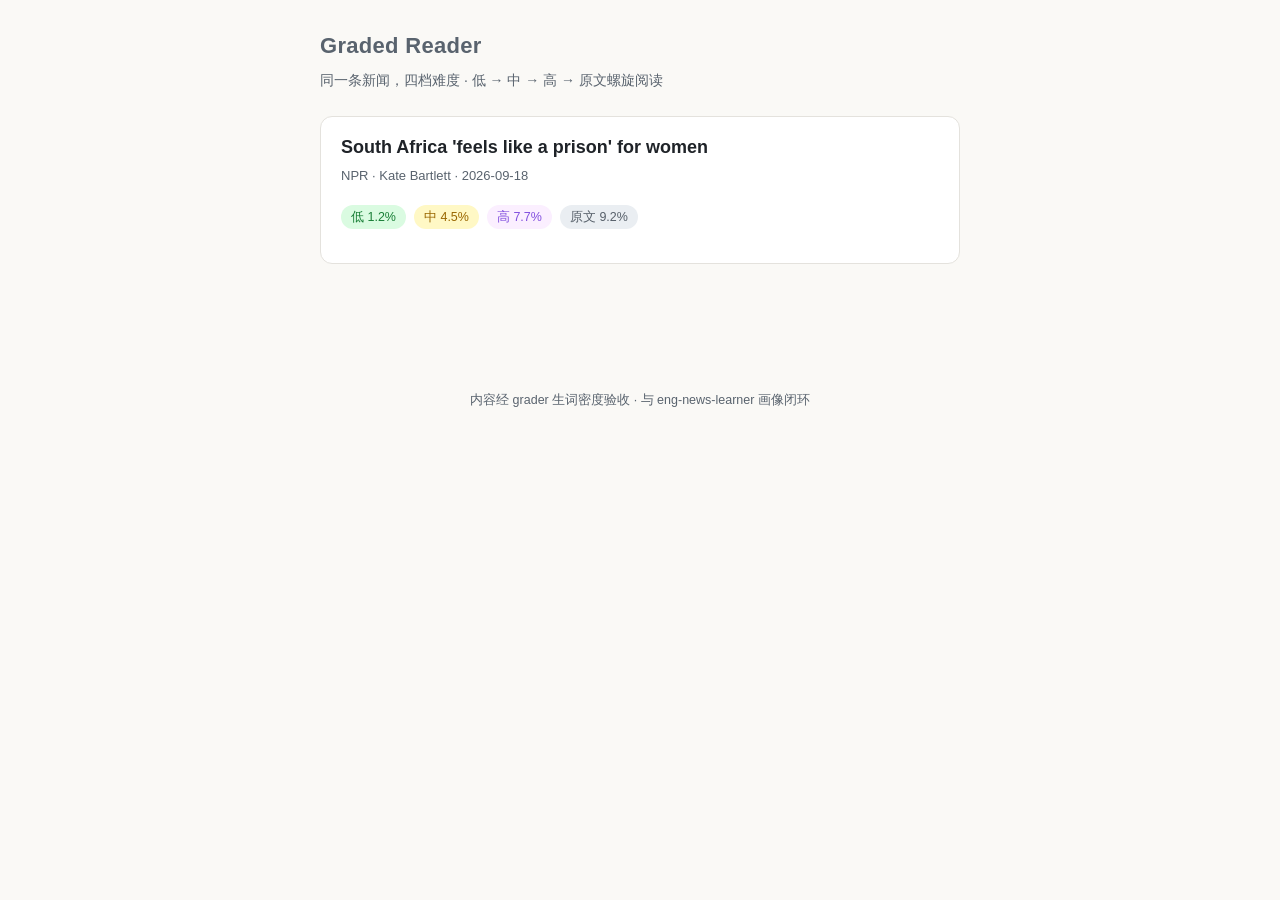
==== index.html @ 06f91545 "graded-reader: 零构建分级阅读站（NPR 首篇，四档 tab + 高亮 + 画像回写导出）" ====
<!doctype html>
<html lang="zh-CN">
<head>
<meta charset="utf-8">
<meta name="viewport" content="width=device-width, initial-scale=1">
<title>Graded Reader · 分级英语阅读</title>
<link rel="stylesheet" href="style.css">
</head>
<body id="page-index">
<header class="site-header">
  <a class="home" href="index.html"><h1>Graded Reader</h1></a>
  <p class="sub">同一条新闻，四档难度 · 低 → 中 → 高 → 原文螺旋阅读</p>
</header>
<main id="article-list" class="wrap"></main>
<footer class="site-footer">内容经 grader 生词密度验收 · 与 eng-news-learner 画像闭环</footer>
<script src="data.js"></script>
<script src="app.js"></script>
</body>
</html>
---- style.css ----
/* Graded Reader — 零构建阅读站 */
:root {
  --bg: #faf9f6;
  --bg-card: #ffffff;
  --ink: #1f2328;
  --ink-soft: #59636e;
  --line: #e4e2dd;
  --accent: #8250df;
  --hl: #ffe9a8;
  --hl-ink: #5c4400;
  --lv-low: #1a7f37;
  --lv-mid: #9a6700;
  --lv-high: #8250df;
  --lv-orig: #57606a;
  --lv-low-bg: #dafbe1;
  --lv-mid-bg: #fff8c5;
  --lv-high-bg: #fbefff;
  --lv-orig-bg: #eaeef2;
}
@media (prefers-color-scheme: dark) {
  :root {
    --bg: #14161a;
    --bg-card: #1d2026;
    --ink: #e6e6e6;
    --ink-soft: #9aa0a8;
    --line: #2c3138;
    --accent: #b48cf2;
    --hl: #4a3b10;
    --hl-ink: #ffe9a8;
    --lv-low: #4ec46a;  --lv-low-bg: #17301f;
    --lv-mid: #d4a72c;  --lv-mid-bg: #332a10;
    --lv-high: #b48cf2; --lv-high-bg: #2a1f3d;
    --lv-orig: #9aa0a8; --lv-orig-bg: #262b31;
  }
}
* { box-sizing: border-box; }
html { -webkit-text-size-adjust: 100%; }
body {
  margin: 0;
  background: var(--bg);
  color: var(--ink);
  font: 16px/1.6 -apple-system, "PingFang SC", "Segoe UI", sans-serif;
}
.wrap { max-width: 680px; margin: 0 auto; padding: 0 20px 80px; }

/* ---------- header ---------- */
.site-header { padding: 28px 20px 8px; max-width: 680px; margin: 0 auto; }
.site-header h1 { margin: 0; font-size: 22px; letter-spacing: .3px; }
.site-header .sub { margin: 6px 0 0; color: var(--ink-soft); font-size: 14px; }
.site-header .home { color: var(--ink-soft); text-decoration: none; font-size: 14px; }
.site-header .home:hover { color: var(--accent); }
a { color: var(--accent); }

/* ---------- index cards ---------- */
.card {
  display: block; margin: 16px 0; padding: 18px 20px;
  background: var(--bg-card); border: 1px solid var(--line); border-radius: 12px;
  text-decoration: none; color: inherit;
  transition: border-color .15s, transform .15s;
}
.card:hover { border-color: var(--accent); transform: translateY(-1px); }
.card h2 { margin: 0 0 6px; font-size: 18px; line-height: 1.4; }
.card .meta { margin: 0 0 10px; color: var(--ink-soft); font-size: 13px; }
.card .resume { margin: 10px 0 0; font-size: 13px; color: var(--accent); }
.badge {
  display: inline-block; margin-right: 8px; padding: 2px 10px;
  border-radius: 999px; font-size: 12.5px; font-weight: 500;
}
.b-low  { color: var(--lv-low);  background: var(--lv-low-bg); }
.b-mid  { color: var(--lv-mid);  background: var(--lv-mid-bg); }
.b-high { color: var(--lv-high); background: var(--lv-high-bg); }
.b-original { color: var(--lv-orig); background: var(--lv-orig-bg); }

/* ---------- article page ---------- */
.art-head h1 { font-size: 24px; line-height: 1.35; margin: 14px 0 6px; }
.art-head .meta { color: var(--ink-soft); font-size: 13.5px; margin: 0 0 4px; }
.art-head .src { font-size: 13px; }

/* tabs */
.tabs {
  position: sticky; top: 0; z-index: 5;
  display: flex; gap: 6px; margin: 18px 0 4px; padding: 8px 0;
  background: var(--bg);
  border-bottom: 1px solid var(--line);
  overflow-x: auto;
}
.tab {
  flex: 0 0 auto; padding: 6px 14px; border-radius: 999px;
  border: 1px solid var(--line); background: var(--bg-card);
  color: var(--ink-soft); font-size: 14px; cursor: pointer;
}
.tab .d { opacity: .75; font-size: 12px; margin-left: 4px; }
.tab.active { color: var(--bg-card); }
.tab.active[data-v="low"]      { background: var(--lv-low);  border-color: var(--lv-low); }
.tab.active[data-v="mid"]      { background: var(--lv-mid);  border-color: var(--lv-mid); }
.tab.active[data-v="high"]     { background: var(--lv-high); border-color: var(--lv-high); }
.tab.active[data-v="original"] { background: var(--lv-orig); border-color: var(--lv-orig); }
.ver-desc { color: var(--ink-soft); font-size: 13px; margin: 8px 0 0; min-height: 1.4em; }

/* reading body */
.prose {
  font-family: Charter, Georgia, "Songti SC", "Noto Serif SC", serif;
  font-size: 17.5px; line-height: 1.85;
}
.prose p { margin: 1em 0; }
.prose blockquote {
  margin: 1em 0; padding: 2px 0 2px 16px;
  border-left: 3px solid var(--line); color: var(--ink-soft);
}
mark.gloss {
  background: var(--hl); color: var(--hl-ink);
  padding: 1px 2px; border-radius: 3px; cursor: pointer;
}
mark.gloss.mastered { background: transparent; color: inherit; text-decoration: underline dotted var(--ink-soft); }

/* word card */
.gloss-card {
  position: absolute; z-index: 20; max-width: 320px;
  background: var(--bg-card); border: 1px solid var(--line); border-radius: 10px;
  box-shadow: 0 8px 24px rgba(0,0,0,.14);
  padding: 12px 14px; font-size: 14px; line-height: 1.55;
}
.gloss-card .w { font-weight: 600; font-size: 15px; }
.gloss-card .lv {
  display: inline-block; margin-left: 6px; padding: 0 7px; border-radius: 999px;
  font-size: 11.5px; background: var(--lv-orig-bg); color: var(--lv-orig);
}
.gloss-card .note { margin: 6px 0; color: var(--ink-soft); }
.gloss-card label { display: flex; align-items: center; gap: 6px; cursor: pointer; }

/* glossary checklist */
details.gloss-box { margin-top: 36px; border: 1px solid var(--line); border-radius: 12px; background: var(--bg-card); }
details.gloss-box summary {
  padding: 14px 18px; cursor: pointer; font-weight: 600; font-size: 15px;
  display: flex; align-items: center; gap: 10px; list-style: none;
}
details.gloss-box summary::-webkit-details-marker { display: none; }
details.gloss-box summary .cnt { color: var(--accent); font-weight: 500; font-size: 13px; }
.export-btn {
  margin-left: auto; padding: 4px 12px; border-radius: 8px;
  border: 1px solid var(--accent); background: transparent; color: var(--accent);
  font-size: 13px; cursor: pointer;
}
.export-btn:hover { background: var(--accent); color: var(--bg-card); }
.export-btn[disabled] { opacity: .45; pointer-events: none; }
.gloss-group { padding: 0 18px 6px; }
.gloss-group h3 { font-size: 13.5px; color: var(--ink-soft); margin: 14px 0 6px; font-weight: 600; }
.g-item { display: flex; gap: 10px; padding: 7px 0; border-top: 1px dashed var(--line); }
.g-item:first-of-type { border-top: 0; }
.g-item input { margin-top: 4px; accent-color: var(--accent); }
.g-item .w { font-weight: 600; }
.g-item .lv { color: var(--lv-orig); font-size: 12px; margin-left: 5px; }
.g-item .note { color: var(--ink-soft); font-size: 13px; margin-top: 2px; }
.gloss-tip { padding: 0 18px 16px; color: var(--ink-soft); font-size: 12.5px; }

/* pager */
.pager { display: flex; justify-content: space-between; margin-top: 40px; gap: 12px; }
.pager a {
  flex: 1; padding: 12px 16px; border: 1px solid var(--line); border-radius: 10px;
  text-decoration: none; color: var(--ink-soft); font-size: 13.5px; background: var(--bg-card);
}
.pager a:hover { border-color: var(--accent); color: var(--accent); }
.pager a b { display: block; color: inherit; font-size: 14.5px; margin-top: 2px; }

.empty { color: var(--ink-soft); text-align: center; padding: 60px 0; }
.site-footer { text-align: center; color: var(--ink-soft); font-size: 12.5px; padding: 30px 0 40px; }
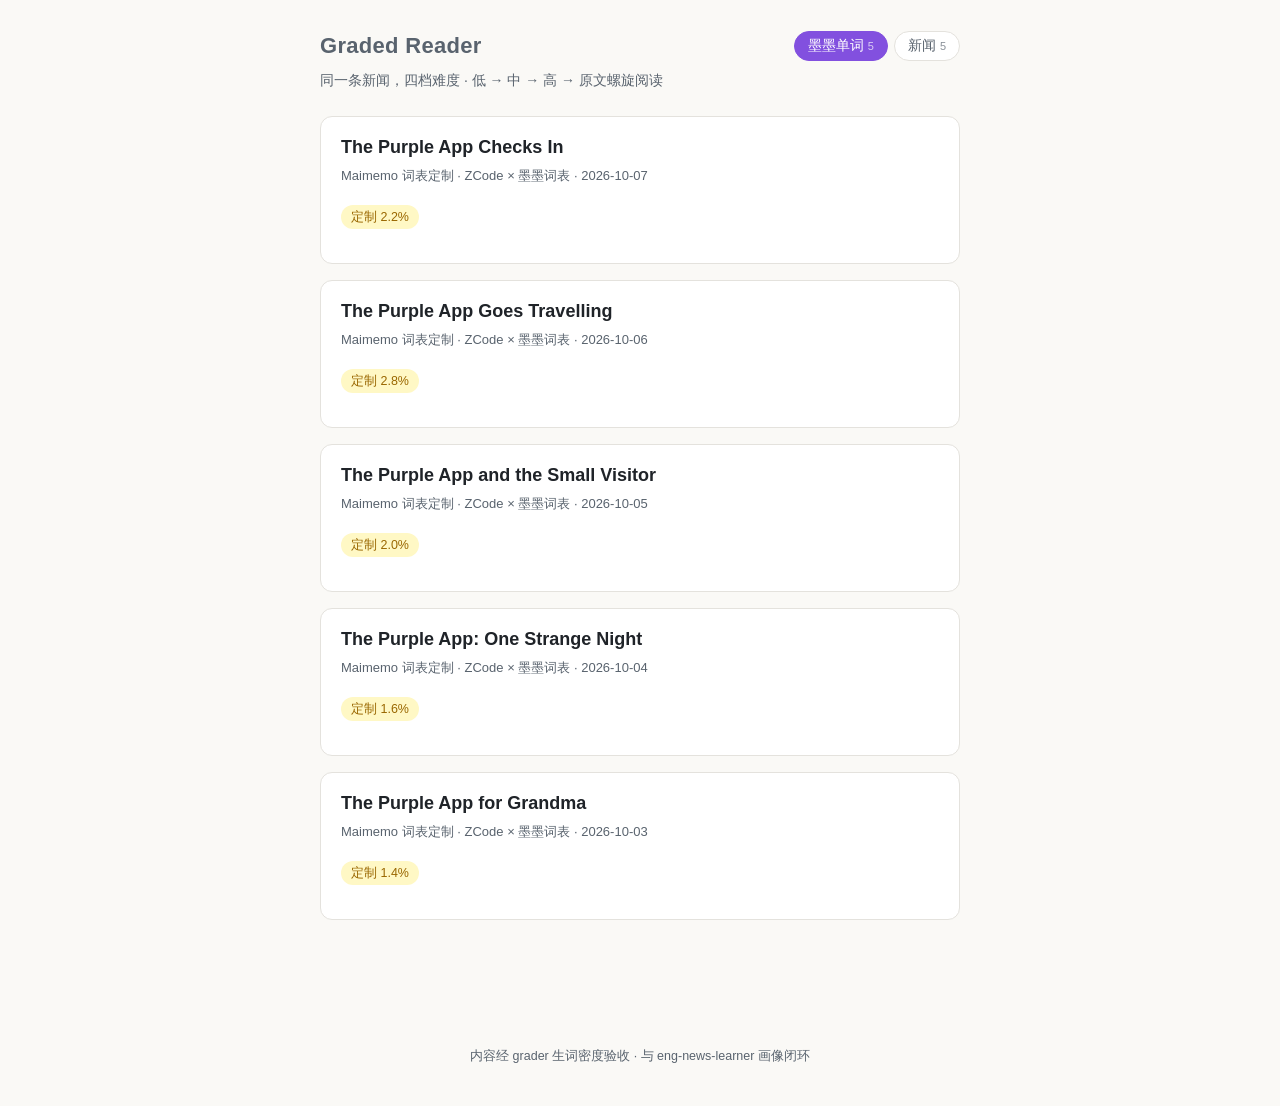
==== commit 24ed9da1: "index: replace stacked sections with top-right group tabs, pager stays within group" ====
--- a/index.html
+++ b/index.html
@@ -8,8 +8,11 @@
 </head>
 <body id="page-index">
 <header class="site-header">
-  <a class="home" href="index.html"><h1>Graded Reader</h1></a>
-  <p class="sub">同一条新闻，四档难度 · 低 → 中 → 高 → 原文螺旋阅读</p>
+  <div class="head-left">
+    <a class="home" href="index.html"><h1>Graded Reader</h1></a>
+    <p class="sub">同一条新闻，四档难度 · 低 → 中 → 高 → 原文螺旋阅读</p>
+  </div>
+  <nav class="group-tabs" id="group-tabs"></nav>
 </header>
 <main id="article-list" class="wrap"></main>
 <footer class="site-footer">内容经 grader 生词密度验收 · 与 eng-news-learner 画像闭环</footer>
--- a/style.css
+++ b/style.css
@@ -44,11 +44,28 @@
 .wrap { max-width: 680px; margin: 0 auto; padding: 0 20px 80px; }
 
 /* ---------- header ---------- */
-.site-header { padding: 28px 20px 8px; max-width: 680px; margin: 0 auto; }
+.site-header {
+  padding: 28px 20px 8px; max-width: 680px; margin: 0 auto;
+  display: flex; align-items: flex-start; justify-content: space-between;
+  gap: 12px; flex-wrap: wrap;
+}
 .site-header h1 { margin: 0; font-size: 22px; letter-spacing: .3px; }
 .site-header .sub { margin: 6px 0 0; color: var(--ink-soft); font-size: 14px; }
 .site-header .home { color: var(--ink-soft); text-decoration: none; font-size: 14px; }
 .site-header .home:hover { color: var(--accent); }
+
+/* header 右上角分组 tab（index 页） */
+.group-tabs { display: flex; gap: 6px; padding-top: 3px; flex: 0 0 auto; }
+.gtab {
+  padding: 5px 13px; border-radius: 999px; cursor: pointer; font-size: 13.5px;
+  border: 1px solid var(--line); background: var(--bg-card); color: var(--ink-soft);
+  transition: border-color .15s, color .15s;
+}
+.gtab:hover { border-color: var(--accent); color: var(--accent); }
+.gtab .n { font-size: 11px; opacity: .7; margin-left: 4px; }
+.gtab.active[data-group="maimemo"] { background: var(--accent); border-color: var(--accent); color: var(--bg-card); }
+.gtab.active[data-group="news"] { background: var(--lv-low); border-color: var(--lv-low); color: var(--bg-card); }
+.gtab.active { pointer-events: none; }
 a { color: var(--accent); }
 
 /* ---------- index cards ---------- */
@@ -96,6 +113,20 @@
 .tab.active[data-v="high"]     { background: var(--lv-high); border-color: var(--lv-high); }
 .tab.active[data-v="original"] { background: var(--lv-orig); border-color: var(--lv-orig); }
 .ver-desc { color: var(--ink-soft); font-size: 13px; margin: 8px 0 0; min-height: 1.4em; }
+
+/* per-version key words */
+.key-words { display: flex; flex-wrap: wrap; gap: 8px; align-items: baseline; margin: 10px 0 0; }
+.key-words:empty { display: none; }
+.key-words .kw-label { color: var(--ink-soft); font-size: 12px; font-weight: 600; letter-spacing: .3px; }
+.key-words .kw {
+  display: inline-flex; align-items: baseline; gap: 6px; padding: 3px 10px;
+  border: 1px solid var(--line); border-radius: 999px; background: var(--bg-card); font-size: 13px;
+}
+.key-words .kw b { font-weight: 600; }
+.key-words .kw i { color: var(--ink-soft); font-style: normal; font-size: 12px; }
+
+/* english one-line definitions */
+.gloss-card .en, .g-item .en { color: var(--ink-soft); font-size: 12.5px; font-style: italic; margin-top: 2px; }
 
 /* reading body */
 .prose {
@@ -164,3 +195,20 @@
 
 .empty { color: var(--ink-soft); text-align: center; padding: 60px 0; }
 .site-footer { text-align: center; color: var(--ink-soft); font-size: 12.5px; padding: 30px 0 40px; }
+
+/* 音频播放器（meta.versions.{v}.audio 存在时渲染） */
+.audio-box { margin: 0 0 14px; }
+.audio-box audio { width: 100%; height: 40px; }
+
+/* 段后中文翻译（原生 details，默认收起） */
+details.zh { margin: -4px 0 16px; }
+details.zh summary {
+  cursor: pointer; font-size: 12px; color: var(--ink-soft); user-select: none;
+  width: fit-content; padding: 2px 0; outline: none; opacity: .75;
+}
+details.zh summary:hover { opacity: 1; }
+details.zh p {
+  font-size: 14px; line-height: 1.75; color: var(--ink-soft); margin: 6px 0 2px;
+  padding: 8px 12px; background: var(--bg); border-left: 3px solid var(--line);
+  border-radius: 0 6px 6px 0;
+}
